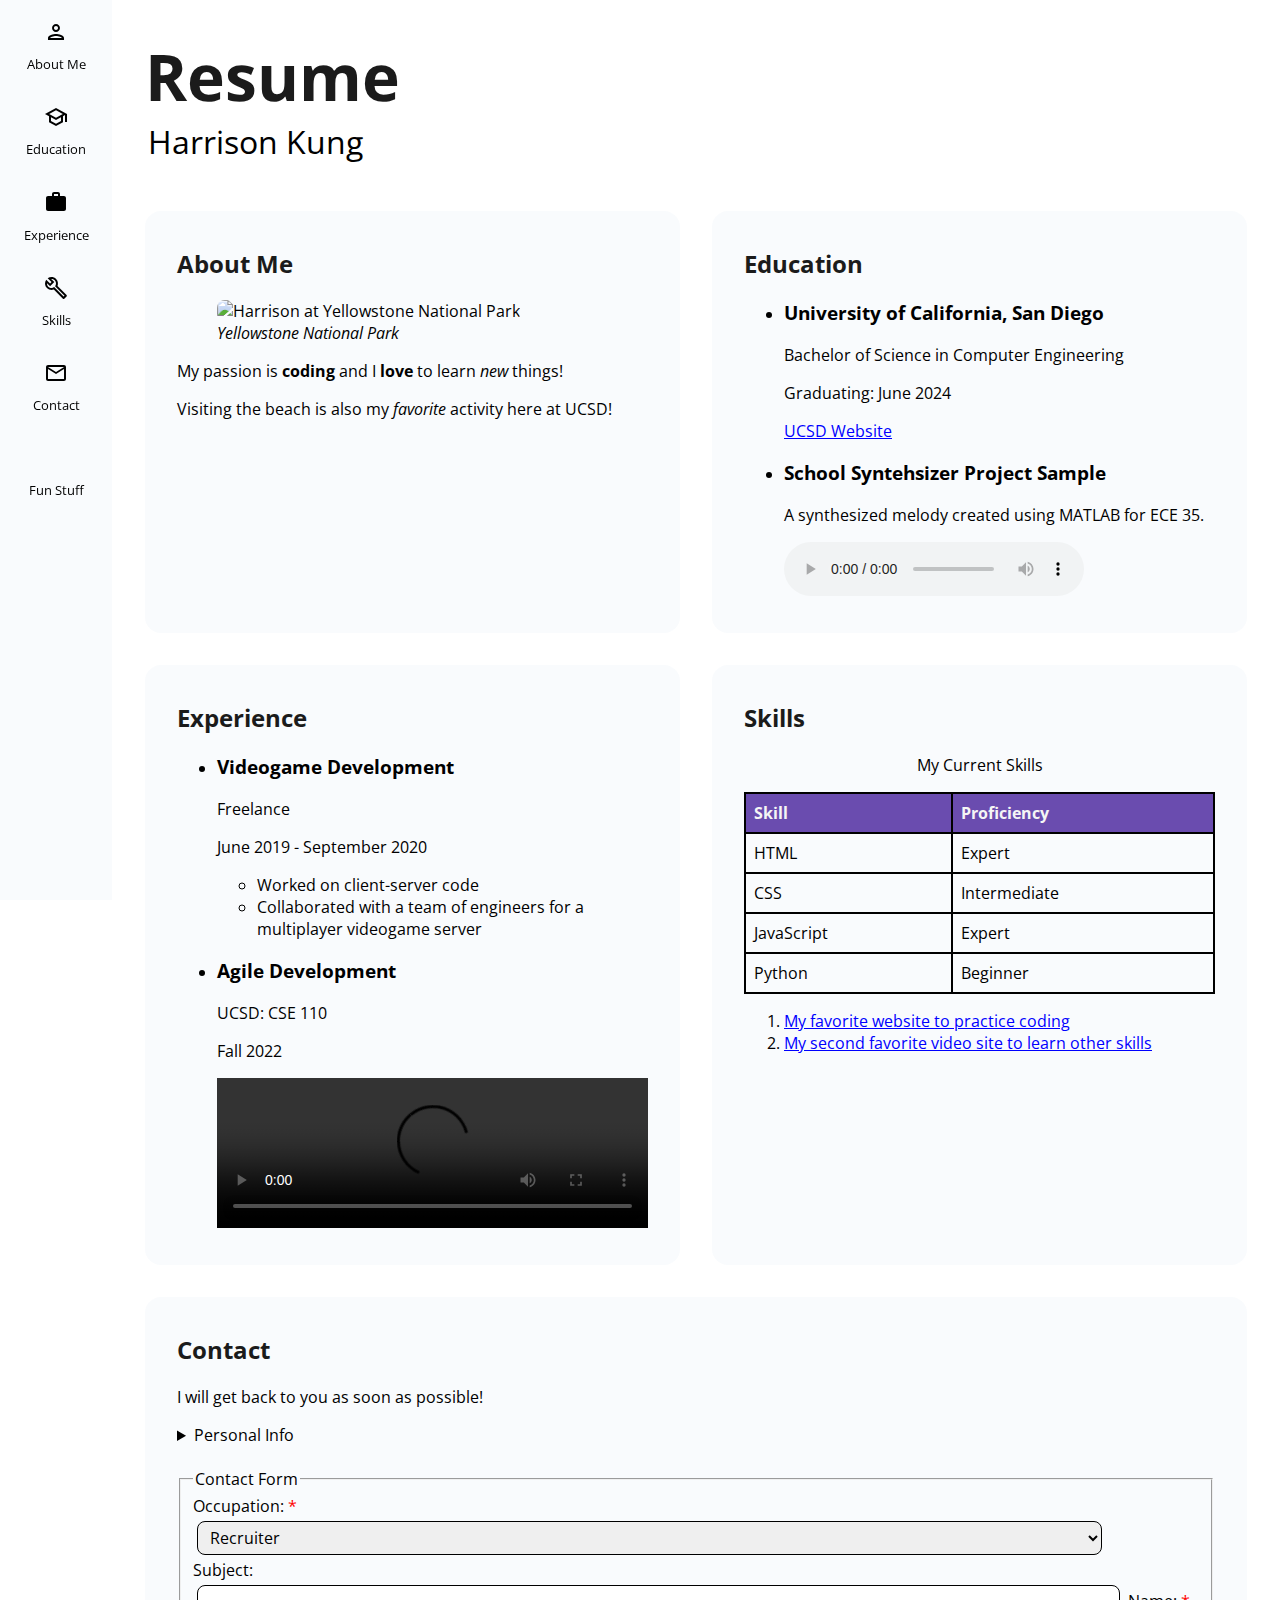
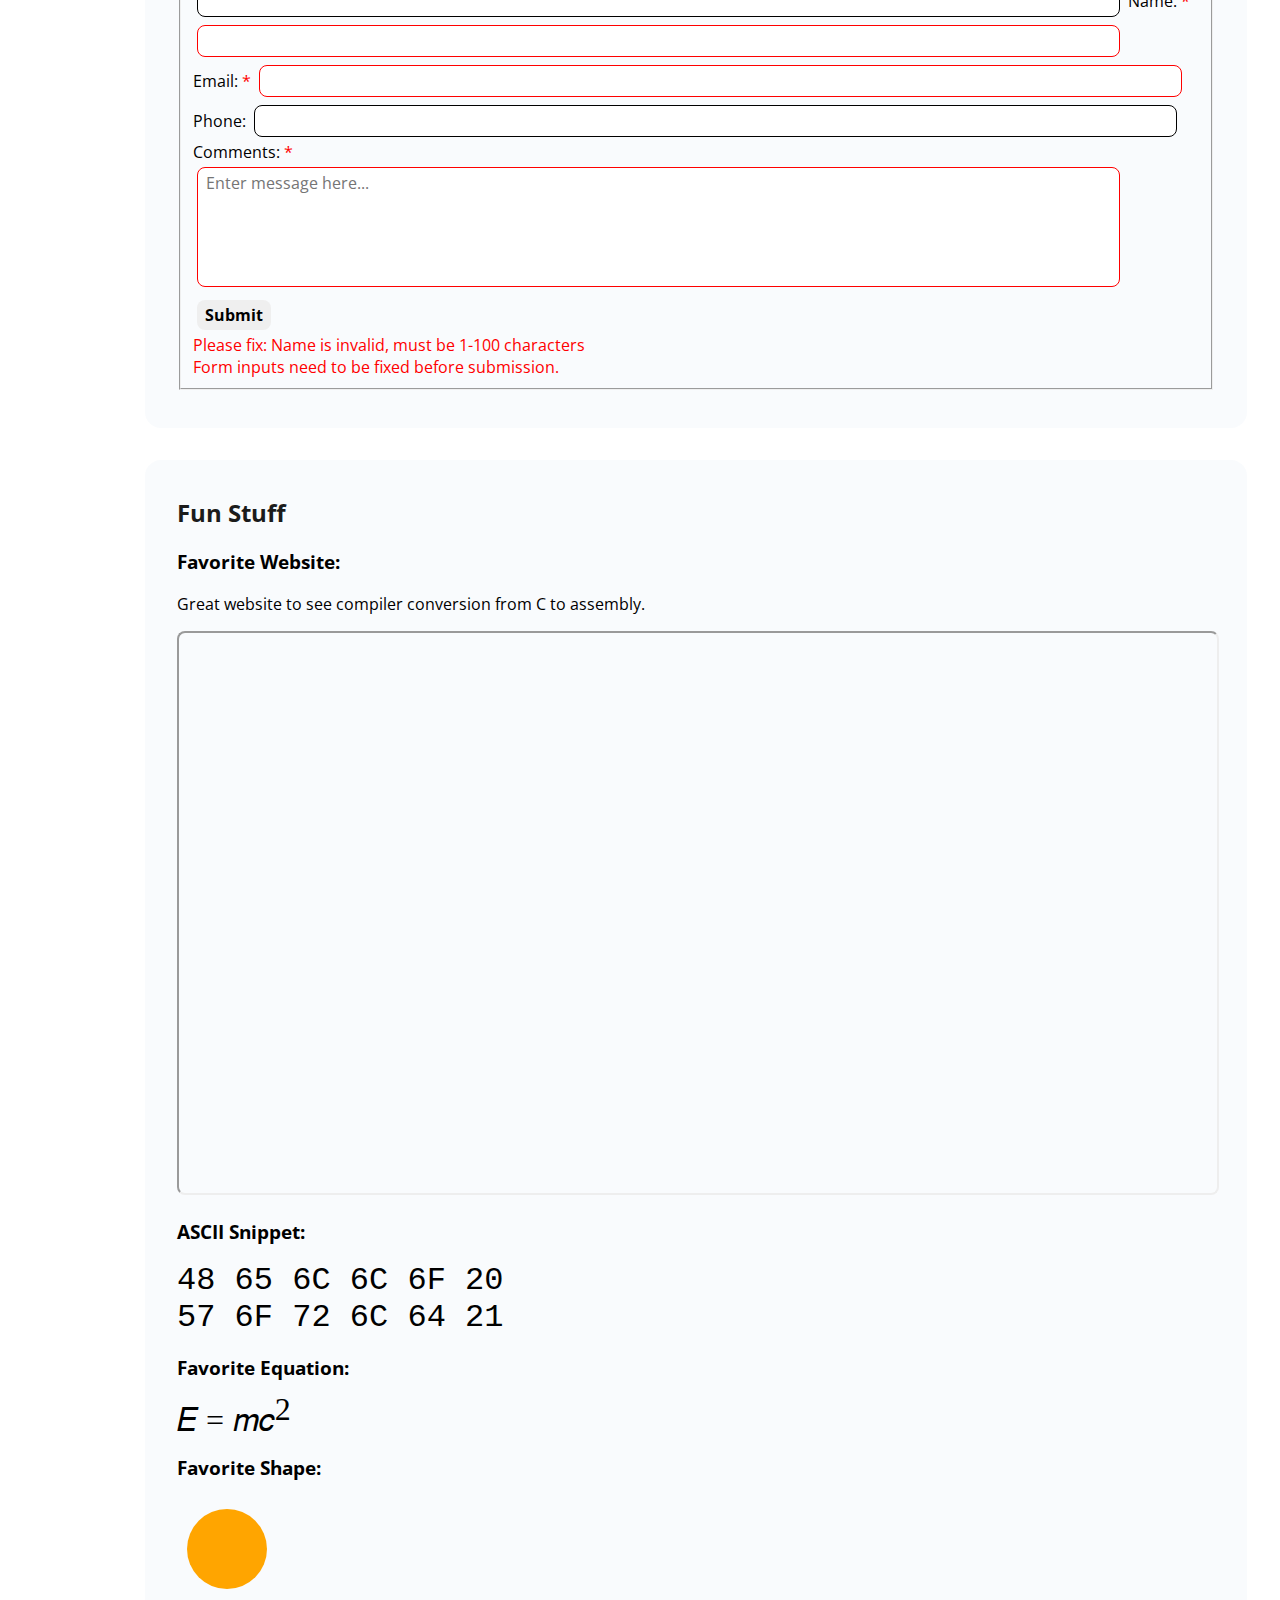
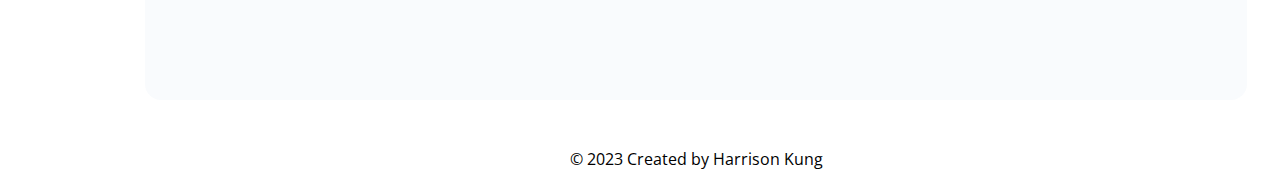
==== nojavascript/index.html @ d666dc1e "duplicated to folder" ====
<!DOCTYPE html>
<html lang="en">

<head>
    <meta charset="UTF-8">
    <title>Resume</title>
    <meta name="description" content="My resume">
    <meta name="author" content="Harrison Kung">
    <meta name="keywords" content="resume">
    <meta name="viewport" content="width=device-width, initial-scale=1">
    <link rel="stylesheet" href="style.css">
    <link rel="preconnect" href="https://fonts.googleapis.com">
    <link rel="preconnect" href="https://fonts.gstatic.com" crossorigin>
    <link href="https://fonts.googleapis.com/css2?family=Open+Sans:ital,wght@0,400;0,700;1,400&display=swap"
        rel="stylesheet">
    <link href="https://fonts.googleapis.com/icon?family=Material+Icons+Outlined" rel="stylesheet">
    <link rel="icon" type="assets/x-icon" href="assets/favicon.svg">
    <style>

    </style>
    <template id="myTemplate">
        <h2>Template Heading</h2>
        <p>Template content goes here.</p>
    </template>
</head>

<body>
    <nav id="sidebar">
        <a class="nav-link" href="#about-me">
            <span class="material-icons-outlined">person</span>
            <span class="nav-text">About Me</span>
        </a>
        <a class="nav-link" href="#education">
            <span class="material-icons-outlined">school</span>
            <span class="nav-text">Education</span>
        </a>
        <a class="nav-link" href="#experience">
            <span class="material-icons-outlined">work</span>
            <span class="nav-text">Experience</span>
        </a>
        <a class="nav-link" href="#skills">
            <span class="material-icons-outlined">build</span>
            <span class="nav-text">Skills</span>
        </a>
        <a class="nav-link" href="#contact">
            <span class="material-icons-outlined">mail</span>
            <span class="nav-text">Contact</span>
        </a>
        <a class="nav-link nav-fun-stuff" href="#fun-stuff">
            <span class="material-icons-outlined">attractions</span>
            <span class="nav-text">Fun Stuff</span>
        </a>
    </nav>
    <nav id="topbar">
        <label for="topbar-showmenu" id="menu-container">
            <span class="material-icons-outlined">menu</span>
            <span id="menu-text">Menu</span>
        </label>
        <input type="checkbox" id="topbar-showmenu">
        <div id="topbar-contents">
            <a class="nav-link" href="#about-me">
                <span class="material-icons-outlined">person</span>
                <span class="nav-text">About Me</span>
            </a>
            <a class="nav-link" href="#education">
                <span class="material-icons-outlined">school</span>
                <span class="nav-text">Education</span>
            </a>
            <a class="nav-link" href="#experience">
                <span class="material-icons-outlined">work</span>
                <span class="nav-text">Experience</span>
            </a>
            <a class="nav-link" href="#skills">
                <span class="material-icons-outlined">build</span>
                <span class="nav-text">Skills</span>
            </a>
            <a class="nav-link" href="#contact">
                <span class="material-icons-outlined">mail</span>
                <span class="nav-text">Contact</span>
            </a>
            <a class="nav-link nav-fun-stuff" href="#fun-stuff">
                <span class="material-icons-outlined">attractions</span>
                <span class="nav-text">Fun Stuff</span>
            </a>
        </div>
    </nav>
    <main>
        <header>
            <h1>Resume</h1>
            <p>Harrison Kung</p>
        </header>
        <div class="container">
            <section id="about-me">
                <h2>About Me</h2>
                <figure>
                    <picture>
                        <source media="(max-width: 800px)" srcset="assets/profile_img_low.jpg" type="image/jpeg">
                        <source srcset="assets/profile_img.webp" type="image/webp">
                        <source srcset="assets/profile_img.jpg" type="image/jpeg">
                        <img src="assets/profile_img_low.jpg" alt="Harrison at Yellowstone National Park"
                            loading="lazy">
                    </picture>
                    <figcaption><i>Yellowstone National Park</i></figcaption>
                </figure>
                <p>My passion is <b>coding</b> and I <strong>love</strong> to learn <i>new</i> things!</p>
                <p>Visiting the beach is also my <em>favorite</em> activity here at UCSD!</p>
            </section>
            <section id="education">
                <h2>Education</h2>
                <ul>
                    <li>
                        <h3>University of California, San Diego</h3>
                        <p>Bachelor of Science in Computer Engineering</p>
                        <p>Graduating: June 2024</p>
                        <a href="https://ucsd.edu">UCSD Website</a>
                    </li>
                    <li>
                        <h3>School Syntehsizer Project Sample</h3>
                        <p>A synthesized melody created using MATLAB for ECE 35.</p>
                        <audio controls>
                            <source src="assets/synthesized.ogg" type="audio/ogg">
                            <source src="assets/synthesized.mp3" type="audio/mp3">
                            Your browser does not support the audio element.
                        </audio>
                    </li>
                </ul>
            </section>
            <section id="experience">
                <h2>Experience</h2>
                <ul>
                    <li>
                        <h3>Videogame Development</h3>
                        <p>Freelance</p>
                        <p>June 2019 - September 2020</p>
                        <ul>
                            <li>Worked on client-server code</li>
                            <li>Collaborated with a team of engineers for a multiplayer videogame server</li>
                        </ul>
                    </li>
                    <li>
                        <h3>Agile Development</h3>
                        <p>UCSD: CSE 110</p>
                        <p>Fall 2022</p>
                        <video controls>
                            <source src="assets/cse110project.mp4" type="video/mp4">
                            Your browser does not support the video element.
                        </video>
                    </li>
                </ul>
            </section>
            <section id="skills">
                <h2>Skills</h2>
                <table>
                    <caption>My Current Skills</caption>
                    <colgroup>
                        <col>
                        <col>
                    </colgroup>
                    <thead>
                        <tr>
                            <th>Skill</th>
                            <th>Proficiency</th>
                        </tr>
                    </thead>
                    <tbody>
                        <tr>
                            <td>HTML</td>
                            <td>Expert</td>
                        </tr>
                        <tr>
                            <td>CSS</td>
                            <td>Intermediate</td>
                        </tr>
                        <tr>
                            <td>JavaScript</td>
                            <td>Expert</td>
                        </tr>
                        <tr>
                            <td>Python</td>
                            <td>Beginner</td>
                        </tr>
                    </tbody>
                </table>
                <aside>
                    <ol>
                        <li><a href="https://hackerrank.com/">My favorite website to practice coding</a></li>
                        <li><a href="https://youtube.com/">My second favorite video site to learn other skills</a></li>
                    </ol>
                </aside>
            </section>
            <section id="contact">
                <h2>Contact</h2>
                <p>I will get back to you as soon as possible!</p>
                <details>
                    <summary>Personal Info</summary>
                    <p>Email: hkung@ucsd.edu</p>
                    <p>Address: 9500 Gilman Dr, La Jolla, CA</p>
                </details>
                <br>
                <form id="contact-form" action="https://httpbin.org/post" method="POST">
                    <input type="hidden" name="possible_bot" value="true">
                    <fieldset>
                        <legend>Contact Form</legend>
                        <label for="role" required="required">Occupation:</label>
                        <select id="role-input">
                            <optgroup label="Professional">
                                <option value="recruiter">Recruiter</option>
                                <option value="employer">Employer</option>
                            </optgroup>
                            <optgroup label="Enthusiast">
                                <option value="developer">Developer</option>
                                <option value="other">Other</option>
                            </optgroup>
                        </select><br>
                        <label for="subject">Subject:</label><br>
                        <input type="text" id="subject-input" name="subject" maxlength="30">                        
                        <label for="name" required="required">Name:</label>
                        <input type="text" id="name-input" name="name" required minlength="1" maxlength="100"><br>
                        <label for="email" required="required">Email:</label>
                        <input type="email" id="email-input" name="email" required><br>
                        <label for="phone">Phone:</label>
                        <input type="tel" id="phone-input" name="phone" pattern="[0-9]{3}-[0-9]{3}-[0-9]{4}"><br>
                        <label for="message" required="required">Comments:</label><br>
                        <textarea id="message-input" rows="5" cols="50" placeholder="Enter message here..." minlength="10" maxlength="1000" required></textarea>
                        <button id="submit_info" type="submit">Submit</button>
                        <output id="contact-form-info-output">Please fix: </output>
                        <output id="contact-form-error-output">Form inputs need to be fixed before submission.</output>
                    </fieldset>
                </form>
                <br>
            </section>
            <section class="full-width" id="fun-stuff">
                <h2>Fun Stuff</h2>
                <h3>Favorite Website:</h3>
                <p>Great website to see compiler conversion from C to assembly.</p>
                <iframe src="https://www.onlinegdb.com/online_gcc_assembler"></iframe>
                <h3>ASCII Snippet:</h3>
                <pre><code>48 65 6C 6C 6F 20 
57 6F 72 6C 64 21</code></pre>
                <h3>Favorite Equation:</h3>
                <math xmlns="http://www.w3.org/1998/Math/MathML">
                    <mrow>
                        <mi>E</mi>
                        <mo>=</mo>
                        <mi>m</mi>
                        <msup>
                            <mi>c</mi>
                            <mn>2</mn>
                        </msup>
                    </mrow>
                </math>
                <h3>Favorite Shape:</h3>
                <svg width="100" height="100">
                    <circle cx="50" cy="50" r="40" fill="orange" />
                </svg>
                <canvas id="myCanvas" width="400" height="100"></canvas>
            </section>
        </div>
    </main>
    <footer>
        <p>&copy; 2023 Created by Harrison Kung</p>
    </footer>
    <script src="script.js"></script>
</body>
</html>
---- nojavascript/style.css ----
:root {
    --background-color: rgba(255, 255, 255, 0.994);
    --secondary-color: #f8fafdd3;
    --text-color: black;
    --text-highlight-color: rgb(27, 27, 27);
    --section-highlight-color: #c2e7ff;
    --link-color: blue;
    --navbar-width: 7em;
}

footer:has(p) {
    margin-top: 2rem;
}

img {
    width: 100%;
    max-width: 30rem;
    min-width: 15rem;
    object-fit: scale-down;
    object-position: center;
}

video {
    width: 100%;
    max-width: 40rem;
    min-width: 15rem;
}

html {
    scroll-behavior: smooth;
}

header h1 {
    margin: 0rem;
}

header p {
    margin: 0rem;
    margin-left: 0.2rem;
}

header {
    margin: 2rem;
    padding: 0rem;
    font-size: 2rem;
}

.container {
    display: flex;
    flex-direction: row;
    flex-wrap: wrap;
    margin: 0em 1em;
}
h1, h2 {
    font-weight: 700;
    color: black; /* fallback */
    color: var(--text-highlight-color);
}

section {
    background-color: #393b3d; /* Fallback */
    background-color: var(--secondary-color);
    border-radius: 1em;
    padding: 1em 2em;
    margin: 1em;
    flex: 25%;
    transition: background-color 0.25s;
}

section:hover {
    background-color: #0842a0; /* Fallback */
    background-color: var(--section-highlight-color);
}

section.full-width {
    flex: 100%;
}

body {
    font-family: 'Open Sans', sans-serif;
    font-style: normal;
    font-weight: 400;
    font-size: 1em;
    margin: 0;
    margin-left: 7em; /* Fallback */
    margin-left: var(--navbar-width);
    padding: 1px;
    background-color: white; /* Fallback */
    background-color: var(--background-color);
    color: black; /* Fallback */
    color: var(--text-color);
}

#sidebar {
    position: fixed;
    top: 0;
    left: 0;
    width: 7em; /* Fallback */
    width: var(--navbar-width);
    height: 100%;
    background-color: #2d2f31; /* Fallback */
    background-color: var(--secondary-color);
    display: flex;
    flex-direction: column;
    z-index: 10;
}

nav a {
    font-size:0.8em;
    padding: 0.75rem;
    color: black; /* Fallback */
    color: var(--text-color);
    text-decoration: none;
    border-radius: 3rem;
    white-space: nowrap;
    display: flex;
    flex-direction: column;
    align-items: center;
}

#sidebar .material-icons-outlined {
    padding-top: 0.5rem;
    padding-bottom: 0.5rem;
    padding-left: 1.5rem;
    padding-right: 1.5rem;
    margin-bottom: 0.2rem;
}

nav a:hover .material-icons-outlined {
    background-color: white; /* Fallback */
    background-color: var(--section-highlight-color);
    border-radius: 2rem;
    transition: background-color 0.5s;
    /* Material Design primary variant color */
}

#nav-fun-stuff:hover .material-icons-outlined {
    animation: rainbow-background 10s linear infinite;
}

nav a:hover {
    color: black;
    color: color-mix(in lab, color(lab 50% 0 0) 50%, color(lab 50% 50% 0) 50%);
    color: color(lab 50% 0 0);
    color: var(--text-highlight-color);
    transition: color 0.5s;
}

footer {
    text-align: center;
    font-family: 'Open Sans', sans-serif;
    font-style: normal;
    font-weight: 400;
    font-size: 1em;
}

img {
    border-radius: 0.5rem;
}

code, mi, mn, mo {
    font-size: 2rem;
}

input, textarea, select {
    font-family: 'Open Sans', sans-serif;
    border-radius: 0.5rem;
    border-style: none;
    padding: 0.25rem 0.5rem;
    margin: 0.25rem;
    width: 90%;
    border: 0.5px solid black;
}

button {
    font-family: 'Open Sans', sans-serif;
    font-weight: bold;
    border-radius: 0.5rem;
    border-style: none;
    padding: 0.25rem 0.5rem;
    margin: 0.25rem;
}

button:hover, details:hover summary {
    text-decoration: underline;
}

textarea {
    resize: none;
    width: 90%;
}

main a {
    color: blue; /* Fallback */
    color: var(--link-color);
}

iframe {
    border-radius: 0.5rem;
    width: 100%;
    min-height: 35rem;
}

svg {
    width: 20dvw;
    height: 20dvh;
}

table {
    width: 100%;
    border-collapse: collapse;
    margin: 15px 0;
}

table, th, td {
    border: 2px solid black; /* Fallback */
    border: 2px solid var(--text-color);
    font-size: 1rem;
}

form * {
    font-size: 1rem;
}

th, td {
    text-align: left;
    padding: 8px;
}

th {
    background-color: #6a4caf;
    color: whitesmoke;
}

caption {
    margin-bottom: 1em;
}

#topbar {
    position: fixed;
    width: 100%;
    top: 0;
    background-color: #2d2f31; /* Fallback */
    background-color: var(--secondary-color);
    z-index: 10;
}

#topbar-toggle {
    display: none;
}

.hamburger {
    margin-top: 1rem;
    margin-left: 1rem;
    cursor: pointer;
}

label[required=required]::after {
    content: ' *';
    color: red;
}

input:invalid, textarea:invalid {
    border-color: red;
    color: red;
}

#message-input:invalid ~ #contact-form-info-output::after {
    content: 'Message is invalid, must be 10-1000 characters';
}

#phone-input:invalid ~ #contact-form-info-output::after {
    content: 'Phone is invalid, must be in form of 123-456-7890';
}

#email-input:invalid ~ #contact-form-info-output::after {
    content: 'Email is invalid, must be in form of abc@email';
}

#name-input:invalid ~ #contact-form-info-output::after {
    content: 'Name is invalid, must be 1-100 characters';
}

input:invalid ~ #contact-form-info-output {
    display: block !important;
}

input:invalid ~ #contact-form-error-output {
    display: block !important;
}

textarea:invalid ~ #contact-form-info-output {
    display: block !important;
}

textarea:invalid ~ #contact-form-error-output {
    display: block !important;
}

#contact-form-error-output {
    color: red;
    display: none;
}

#contact-form-info-output {
    color: red;
    display: none;
}

@keyframes rainbow-background {
    0%   {color: red; transform: rotate(0deg);}
    14%  {color: orange; transform: rotate(10deg);}
    28%  {color: yellow; transform: rotate(0deg);}
    42%  {color: green; transform: rotate(-10deg);}
    57%  {color: blue; transform: rotate(0deg);}
    71%  {color: indigo; transform: rotate(10deg);}
    85%  {color: violet; transform: rotate(0deg);}
    100% {color: red; transform: rotate(-10deg);}
}

/* Replaces colors for dark mode */
@media (prefers-color-scheme: dark) {
    :root {
        --background-color: #1f1f1f;
        --secondary-color: #2d2f31;
        --text-color: #c4c7c5;
        --text-highlight-color: #e4e8e5;
        --section-highlight-color: #004a77;
        --link-color: white;
    }
}

/* For Phones */
@media (max-width: 800px) and (min-height: 500px) {

    h1 {
        padding-top: 2rem;
    }

    #menu-text {
        font-size: 2rem;
        text-align: center;
    }

    #menu-container {
        display: flex;
        justify-content: center;
        align-items: center;
        transition: background-color 0.5s;
    }

    #menu-container:hover {
        background-color: #0842a0; /* Fallback */
        background-color: var(--section-highlight-color);
    }

    #topbar .material-icons-outlined {
        font-size: 3em;
        margin: 0.5rem;
    }

    #topbar-showmenu {
        display: none; /* Hide the checkbox */
    }
    
    #topbar-contents {
        display: none; /* Hide the topbar contents by default */
    }

    #topbar-showmenu:checked ~ #topbar-contents {
        display: block; /* Show the topbar when the checkbox is checked */
    }

    section {
        flex: 100%;
    }

    #sidebar {
        display: none;
    }

    body {
        margin-left: 0;
    }

    #sidebar .material-icons-outlined {
        font-size: 3em;
    }
}

@media (min-width: 800px) or (max-height: 500px) {
    #topbar {
        display: none;
    }
}

/* For tablets */
@media (max-height: 500px) {
    #sidebar {
        display: grid;
        grid-template-columns: repeat(2, 1fr); /* Create a maximum of 2 columns */
        grid-auto-flow: row; /* Fill the grid by adding new rows as needed */
        gap: 10px;
        width: 14em; /* Fallback */
        width: calc(var(--navbar-width) * 2);
    }

    body {
        margin-left: 14em; /* Fallback */
        margin-left: calc(var(--navbar-width) * 2);
    }
}
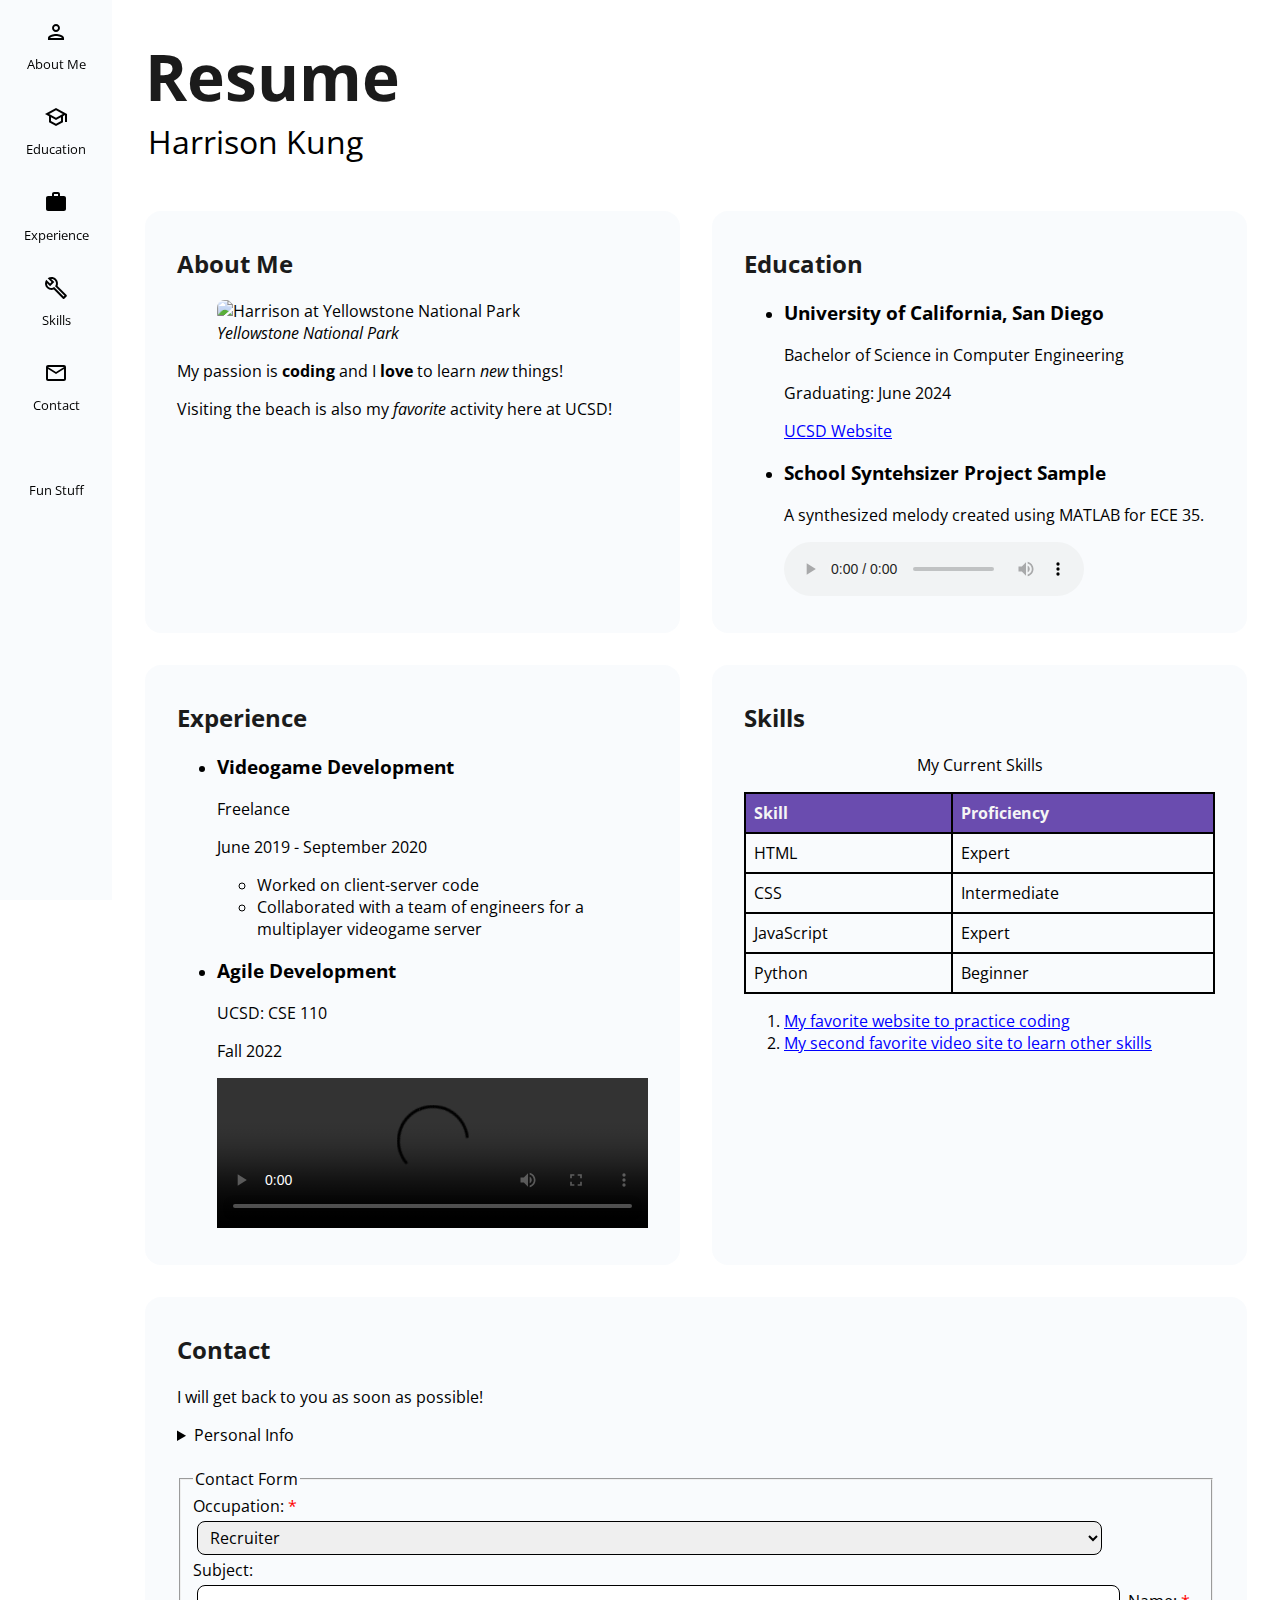
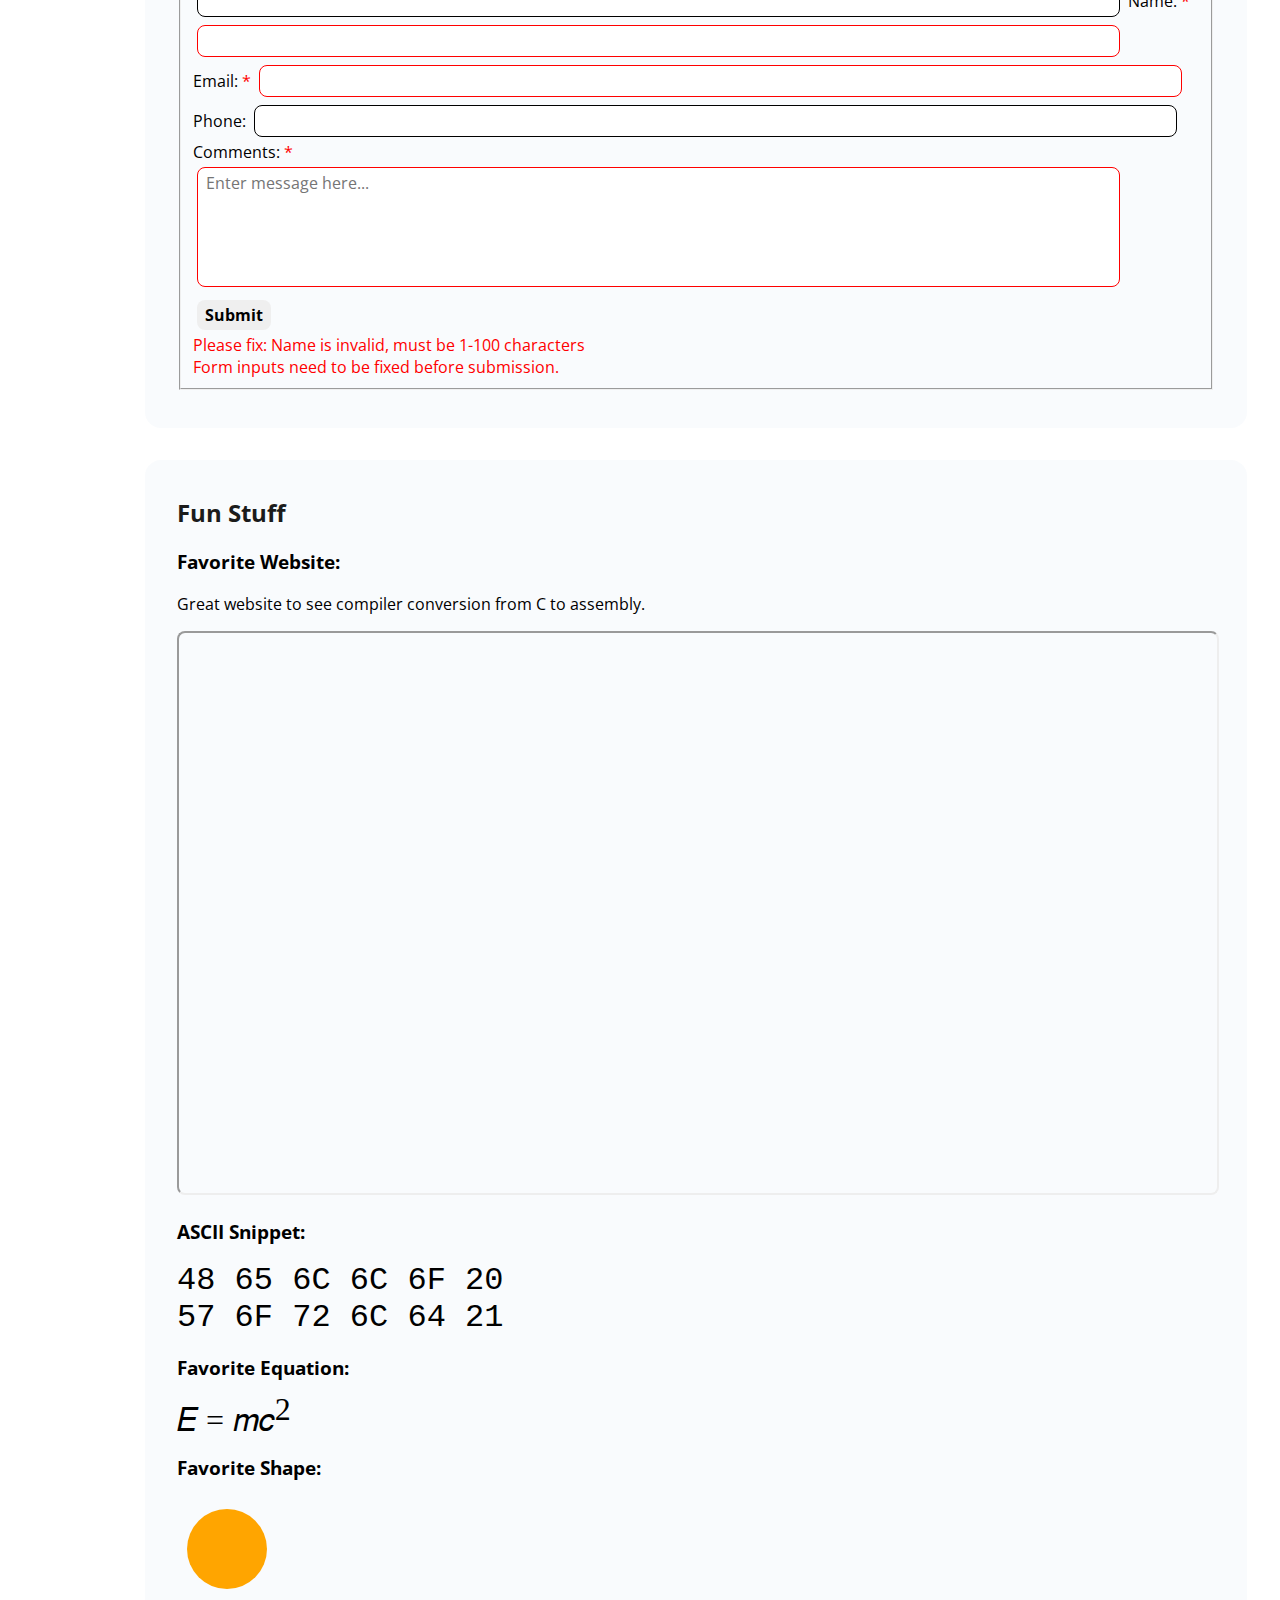
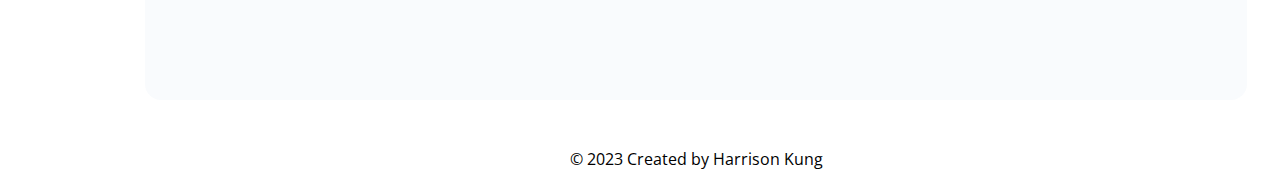
==== commit 1faa61ab: "removed script call from index.html" ====
--- a/nojavascript/index.html
+++ b/nojavascript/index.html
@@ -260,6 +260,5 @@
     <footer>
         <p>&copy; 2023 Created by Harrison Kung</p>
     </footer>
-    <script src="script.js"></script>
 </body>
 </html>